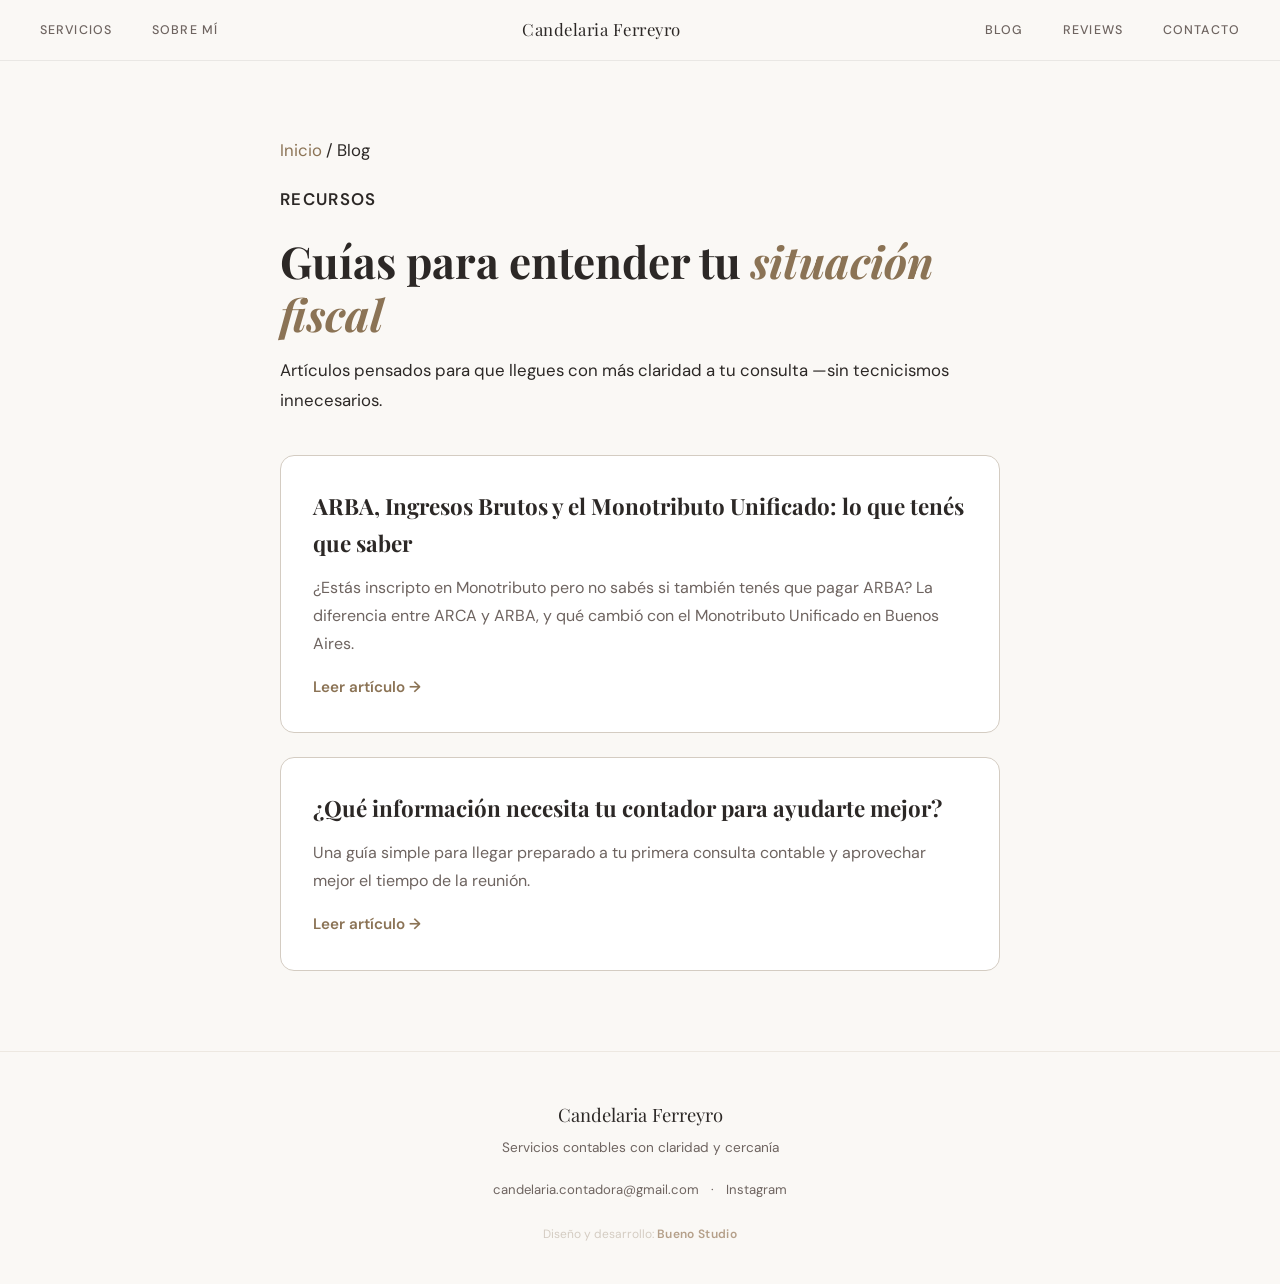
==== blog/index.html @ 4dc3ee0f "Agregar segundo artículo de blog (ARBA) e índice de blog" ====
<!doctype html>
<html lang="es">
  <head>
    <meta charset="UTF-8" />
    <meta name="viewport" content="width=device-width, initial-scale=1.0" />

    <!-- Google tag (gtag.js) - Google Analytics 4 -->
    <script
      async
      src="https://www.googletagmanager.com/gtag/js?id=G-F01WWEG9JT"
    ></script>
    <script>
      window.dataLayer = window.dataLayer || [];
      function gtag() {
        dataLayer.push(arguments);
      }
      gtag("js", new Date());
      gtag("config", "G-F01WWEG9JT");
    </script>

    <!-- SEO -->
    <title>Blog | Candelaria Ferreyro · Contadora Pública</title>
    <meta
      name="description"
      content="Guías claras sobre Monotributo, ARCA, ARBA y temas impositivos para que entiendas tu situación fiscal antes de tu consulta."
    />
    <link rel="canonical" href="https://candelariacontadora.com/blog/" />

    <meta property="og:title" content="Blog | Candelaria Ferreyro · Contadora Pública" />
    <meta
      property="og:description"
      content="Guías claras sobre Monotributo, ARCA, ARBA y temas impositivos."
    />
    <meta property="og:type" content="website" />
    <meta
      property="og:image"
      content="https://candelariacontadora.com/img/optimized/candelaria-hero-1024.webp"
    />
    <meta property="og:url" content="https://candelariacontadora.com/blog/" />

    <!-- Fonts -->
    <link rel="preconnect" href="https://fonts.googleapis.com" />
    <link rel="preconnect" href="https://fonts.gstatic.com" crossorigin />
    <link
      href="https://fonts.googleapis.com/css2?family=Playfair+Display:ital,wght@0,400;0,500;0,600;0,700;1,400&family=DM+Sans:wght@400;500;600;700&display=swap"
      rel="stylesheet"
    />

    <link rel="icon" type="image/png" href="../favicon.png" />
    <link rel="stylesheet" href="../styles.css" />
    <link rel="stylesheet" href="blog.css" />
  </head>
  <body>
    <nav class="nav nav--scrolled" id="nav">
      <div class="nav-inner">
        <div class="nav-links nav-links--left">
          <a href="../index.html#servicios">Servicios</a>
          <a href="../index.html#sobre-mi">Sobre mí</a>
        </div>
        <a href="../index.html#inicio" class="nav-brand"
          >Candelaria Ferreyro</a
        >
        <div class="nav-links nav-links--right">
          <a href="index.html">Blog</a>
          <a href="../index.html#reviews">Reviews</a>
          <a href="../index.html#contacto">Contacto</a>
        </div>
      </div>
    </nav>

    <main class="article">
      <div class="article-inner">
        <p class="article-breadcrumb">
          <a href="../index.html">Inicio</a> <span aria-hidden="true">/</span>
          Blog
        </p>

        <p class="article-eyebrow">Recursos</p>
        <h1 class="article-title">
          Guías para entender tu <em>situación fiscal</em>
        </h1>
        <p class="article-lead">
          Artículos pensados para que llegues con más claridad a tu consulta
          —sin tecnicismos innecesarios.
        </p>

        <div class="blog-index-list">
          <a class="blog-index-item" href="arba-ingresos-brutos-monotributo-unificado.html">
            <h2>ARBA, Ingresos Brutos y el Monotributo Unificado: lo que tenés que saber</h2>
            <p>
              ¿Estás inscripto en Monotributo pero no sabés si también tenés
              que pagar ARBA? La diferencia entre ARCA y ARBA, y qué cambió
              con el Monotributo Unificado en Buenos Aires.
            </p>
            <span class="blog-index-link">Leer artículo →</span>
          </a>

          <a class="blog-index-item" href="que-necesita-tu-contador.html">
            <h2>¿Qué información necesita tu contador para ayudarte mejor?</h2>
            <p>
              Una guía simple para llegar preparado a tu primera consulta
              contable y aprovechar mejor el tiempo de la reunión.
            </p>
            <span class="blog-index-link">Leer artículo →</span>
          </a>
        </div>
      </div>
    </main>

    <footer class="footer">
      <div class="footer-inner">
        <p class="footer-brand">Candelaria Ferreyro</p>
        <p class="footer-tagline">
          Servicios contables con claridad y cercanía
        </p>
        <div class="footer-links">
          <a href="mailto:candelaria.contadora@gmail.com"
            >candelaria.contadora@gmail.com</a
          >
          <span aria-hidden="true">·</span>
          <a
            href="https://instagram.com/TU_USUARIO_IG"
            target="_blank"
            rel="noopener"
            >Instagram</a
          >
        </div>
        <p class="footer-credit">
          Diseño y desarrollo:
          <a
            href="https://bueno-studio.netlify.app/"
            target="_blank"
            rel="noopener"
            class="footer-studio-link"
            aria-label="Bueno Studio — portfolio"
            >Bueno Studio</a
          >
        </p>
      </div>
    </footer>
  </body>
</html>
---- styles.css ----
/* ================================
   DESIGN TOKENS
================================ */
:root {
  --cream: #faf8f5;
  --beige: #ede8e1;
  --sand: #b5a08a;
  --sand-dark: #8b7355;
  --dark: #2c2826;
  --muted: #6e6460;
  --light: #d4ccc2;
  --white: #ffffff;
  --wa: #25d366;
  --wa-dark: #1da851;

  --font-serif: "Playfair Display", Georgia, serif;
  --font-sans: "DM Sans", system-ui, -apple-system, sans-serif;

  --radius: 14px;
  --shadow: 0 6px 24px rgba(44, 40, 38, 0.07);
  --shadow-hover: 0 14px 40px rgba(44, 40, 38, 0.13);

  --max-w: 1200px;
  --section-py: 5.5rem;
}

/* ================================
   RESET
================================ */
*,
*::before,
*::after {
  box-sizing: border-box;
  margin: 0;
  padding: 0;
}

html {
  scroll-behavior: smooth;
}

body {
  font-family: var(--font-sans);
  background-color: var(--cream);
  color: var(--dark);
  line-height: 1.65;
  -webkit-font-smoothing: antialiased;
}

img {
  display: block;
  max-width: 100%;
  height: auto;
}

a {
  color: inherit;
  text-decoration: none;
}

/* ================================
   SHARED UTILITIES
================================ */
.section-wrap {
  max-width: var(--max-w);
  margin: 0 auto;
}

.eyebrow {
  font-size: 0.75rem;
  font-weight: 600;
  letter-spacing: 0.14em;
  text-transform: uppercase;
  color: var(--sand);
  margin-bottom: 0.75rem;
}

.section-header {
  text-align: center;
  margin-bottom: 3.5rem;
}

.section-title {
  font-family: var(--font-serif);
  font-size: clamp(1.9rem, 3vw, 2.6rem);
  font-weight: 400;
  color: var(--dark);
  line-height: 1.2;
}

.section-subtitle {
  margin-top: 1rem;
  color: var(--muted);
  font-size: 1rem;
  max-width: 52ch;
  margin-left: auto;
  margin-right: auto;
}

/* ================================
   BUTTONS
================================ */
.btn {
  display: inline-flex;
  align-items: center;
  gap: 10px;
  padding: 0.85rem 1.75rem;
  border-radius: 50px;
  font-size: 0.9rem;
  font-weight: 600;
  letter-spacing: 0.02em;
  transition: all 0.22s ease;
  cursor: pointer;
  white-space: nowrap;
}

.btn-icon {
  width: 20px;
  height: 20px;
  flex-shrink: 0;
}

.btn--wa {
  background-color: var(--wa);
  color: #fff;
}
.btn--wa:hover {
  background-color: var(--wa-dark);
  transform: translateY(-2px);
  box-shadow: 0 8px 22px rgba(37, 211, 102, 0.35);
}

.btn--outline {
  border: 1.5px solid var(--sand);
  color: var(--sand-dark);
  background: transparent;
}
.btn--outline:hover {
  background-color: var(--sand);
  color: var(--white);
  transform: translateY(-2px);
}

.btn--outline-dark {
  border: 1.5px solid var(--dark);
  color: var(--dark);
  background: transparent;
}
.btn--outline-dark:hover {
  background-color: var(--dark);
  color: var(--cream);
  transform: translateY(-2px);
}

/* ================================
   NAV
================================ */
.nav {
  position: fixed;
  top: 0;
  left: 0;
  right: 0;
  z-index: 100;
  padding: 1.5rem 2rem;
  transition: background 0.3s ease, padding 0.3s ease, box-shadow 0.3s ease;
}

.nav--scrolled {
  background: rgba(250, 248, 245, 0.94);
  backdrop-filter: blur(10px);
  -webkit-backdrop-filter: blur(10px);
  padding: 1rem 2rem;
  box-shadow: 0 1px 0 rgba(44, 40, 38, 0.08);
}

.nav-inner {
  max-width: var(--max-w);
  margin: 0 auto;
  display: flex;
  align-items: center;
  justify-content: space-between;
  gap: 2rem;
}

.nav-links {
  display: flex;
  gap: 2.5rem;
  font-size: 0.78rem;
  font-weight: 500;
  letter-spacing: 0.09em;
  text-transform: uppercase;
  color: var(--muted);
}

.nav-links a {
  transition: color 0.2s;
}
.nav-links a:hover {
  color: var(--dark);
}

.nav-brand {
  font-family: var(--font-serif);
  font-size: 1.05rem;
  font-weight: 400;
  letter-spacing: 0.03em;
  color: var(--dark);
  white-space: nowrap;
  flex-shrink: 0;
}

/* ================================
   HERO
================================ */
.hero {
  min-height: 100vh;
  display: flex;
  align-items: center;
  background-color: var(--cream);
}

.hero-inner {
  max-width: var(--max-w);
  margin: 0 auto;
  padding: 7rem 2rem 4rem;
  display: grid;
  grid-template-columns: 1fr 1fr;
  gap: 5rem;
  align-items: center;
}

.hero-image {
  position: relative;
}

.hero-image img {
  width: 100%;
  height: 72vh;
  object-fit: cover;
  border-radius: var(--radius);
}

/* Editorial decorative frame */
.hero-image::before {
  content: "";
  position: absolute;
  inset: -1.5rem 1.5rem 1.5rem -1.5rem;
  border: 1px solid var(--light);
  border-radius: var(--radius);
  z-index: -1;
  pointer-events: none;
}

.hero-content {
  display: flex;
  flex-direction: column;
  gap: 0;
}

.hero-content .eyebrow {
  margin-bottom: 1rem;
}

.hero-title {
  font-family: var(--font-serif);
  font-size: clamp(2rem, 3.2vw, 3rem);
  font-weight: 400;
  line-height: 1.22;
  color: var(--dark);
  margin-bottom: 1.5rem;
}

.hero-title em {
  font-style: italic;
  color: var(--sand-dark);
}

.hero-body {
  font-size: 1.05rem;
  color: var(--muted);
  margin-bottom: 2.5rem;
  max-width: 38ch;
  line-height: 1.7;
}

.hero-ctas {
  display: flex;
  flex-wrap: wrap;
  gap: 1rem;
}

/* ================================
   TRUST BAR
================================ */
.trust-bar {
  background-color: var(--dark);
  color: var(--light);
  padding: 1rem 2rem;
  display: flex;
  justify-content: center;
  align-items: center;
  flex-wrap: wrap;
  gap: 0.6rem 1.5rem;
  font-size: 0.72rem;
  letter-spacing: 0.1em;
  text-transform: uppercase;
}

.trust-dot {
  color: var(--sand);
  opacity: 0.6;
}

/* ================================
   SERVICES SECTION
================================ */
.services-section {
  padding: var(--section-py) 2rem;
}

.services-grid {
  display: grid;
  grid-template-columns: repeat(3, 1fr);
  gap: 1.5rem;
}

/* Cards with image */
.service-card {
  background: var(--white);
  border-radius: var(--radius);
  overflow: hidden;
  box-shadow: var(--shadow);
  transition: transform 0.25s ease, box-shadow 0.25s ease;
  display: flex;
  flex-direction: column;
}

.service-card:hover {
  transform: translateY(-5px);
  box-shadow: var(--shadow-hover);
}

.card-img {
  aspect-ratio: 3 / 4;
  overflow: hidden;
  max-height: 260px;
}

.card-img img {
  width: 100%;
  height: 100%;
  object-fit: cover;
  transition: transform 0.45s ease;
}

.service-card:hover .card-img img {
  transform: scale(1.05);
}

.card-body {
  padding: 1.5rem 1.5rem 1.75rem;
  display: flex;
  flex-direction: column;
  flex: 1;
  gap: 0.6rem;
}

.card-body h3 {
  font-family: var(--font-serif);
  font-size: 1.05rem;
  font-weight: 700;
  color: var(--dark);
  line-height: 1.3;
}

.card-body > p {
  font-size: 0.88rem;
  color: var(--muted);
}

.card-body ul {
  list-style: none;
  flex: 1;
  margin-top: 0.25rem;
}

.card-body ul li {
  font-size: 0.85rem;
  color: #4b4541;
  padding: 0.35rem 0 0.35rem 1.2rem;
  position: relative;
  border-bottom: 1px solid var(--beige);
}

.card-body ul li:last-child {
  border-bottom: none;
}

.card-body ul li::before {
  content: "—";
  position: absolute;
  left: 0;
  color: var(--sand);
  font-size: 0.75rem;
  line-height: 1.8;
}

.card-cta {
  margin-top: 1rem;
  font-size: 0.82rem;
  font-weight: 600;
  color: var(--sand-dark);
  letter-spacing: 0.04em;
  transition: color 0.2s, letter-spacing 0.2s;
  align-self: flex-start;
}

.card-cta:hover {
  color: var(--dark);
  letter-spacing: 0.09em;
}

/* Flat service cards (no image) */
.service-card--flat {
  padding: 2rem 2rem 1.75rem;
}

.card-icon {
  font-size: 2rem;
  margin-bottom: 0.5rem;
  display: block;
}

.service-card--flat h3 {
  font-family: var(--font-serif);
  font-size: 1.05rem;
  font-weight: 700;
  color: var(--dark);
  margin-bottom: 0.5rem;
}

.service-card--flat > p {
  font-size: 0.88rem;
  color: var(--muted);
  flex: 1;
  line-height: 1.6;
}

/* Last flat card spans full width on a 3-col grid */
.service-card--wide {
  grid-column: 1 / -1;
  flex-direction: row;
  align-items: center;
  gap: 2rem;
}

.service-card--wide .card-icon {
  font-size: 2.5rem;
  margin-bottom: 0;
  flex-shrink: 0;
}

.service-card--wide h3 {
  margin-bottom: 0.4rem;
}

/* ================================
   ABOUT SECTION
================================ */
.about-section {
  background-color: var(--beige);
  padding: var(--section-py) 2rem;
}

.about-inner {
  max-width: var(--max-w);
  margin: 0 auto;
  display: grid;
  grid-template-columns: 1fr 1fr;
  gap: 5rem;
  align-items: center;
}

.about-image img {
  width: 100%;
  border-radius: var(--radius);
  object-fit: cover;
}

.about-content {
  display: flex;
  flex-direction: column;
  gap: 1.25rem;
}

.about-content h2 {
  font-family: var(--font-serif);
  font-size: clamp(2rem, 3vw, 2.8rem);
  font-weight: 400;
  line-height: 1.2;
}

.about-content h2 em {
  font-style: italic;
  color: var(--sand-dark);
}

.about-content p {
  color: var(--muted);
  font-size: 1rem;
  line-height: 1.7;
}

/* ================================
   REVIEWS SECTION
================================ */
.reviews-section {
  padding: var(--section-py) 2rem;
}

.reviews-grid {
  display: grid;
  grid-template-columns: repeat(2, 1fr);
  gap: 2rem;
}

.review {
  background: var(--white);
  border-radius: var(--radius);
  padding: 2.5rem 2rem 2rem;
  border-left: 3px solid var(--sand);
  box-shadow: var(--shadow);
}

.review p {
  font-family: var(--font-serif);
  font-style: italic;
  font-size: 1.2rem;
  color: var(--dark);
  margin-bottom: 1.25rem;
  line-height: 1.55;
}

.review cite {
  font-size: 0.75rem;
  font-style: normal;
  letter-spacing: 0.1em;
  text-transform: uppercase;
  color: var(--sand);
  font-weight: 500;
}

/* ================================
   CONTACT SECTION
================================ */
.contact-section {
  background-color: var(--dark);
  padding: var(--section-py) 2rem;
}

.contact-section .eyebrow {
  color: var(--sand);
}

.contact-section .section-title {
  color: var(--white);
}

.contact-section .section-subtitle {
  color: rgba(212, 204, 194, 0.8);
}

.contact-channels {
  max-width: 680px;
  margin: 0 auto;
  display: flex;
  flex-direction: column;
  gap: 1rem;
}

.channel {
  display: flex;
  align-items: center;
  gap: 1.25rem;
  padding: 1.25rem 1.75rem;
  border-radius: var(--radius);
  background: rgba(255, 255, 255, 0.05);
  border: 1px solid rgba(255, 255, 255, 0.09);
  color: var(--white);
  cursor: pointer;
  transition: background 0.22s ease, transform 0.22s ease;
}

.channel:hover {
  background: rgba(255, 255, 255, 0.1);
  transform: translateX(6px);
}

.channel-icon {
  width: 50px;
  height: 50px;
  border-radius: 50%;
  display: flex;
  align-items: center;
  justify-content: center;
  flex-shrink: 0;
}

.channel-icon svg {
  width: 22px;
  height: 22px;
}

.channel--wa .channel-icon {
  background: rgba(37, 211, 102, 0.18);
  color: var(--wa);
}

.channel--email .channel-icon {
  background: rgba(181, 160, 138, 0.2);
  color: var(--sand);
}

.channel--calendly .channel-icon {
  background: rgba(255, 255, 255, 0.1);
  color: var(--light);
}

.channel-text {
  flex: 1;
  display: flex;
  flex-direction: column;
  gap: 0.2rem;
}

.channel-text strong {
  font-size: 0.95rem;
  font-weight: 600;
}

.channel-text span {
  font-size: 0.82rem;
  color: rgba(255, 255, 255, 0.55);
}

.channel-arrow {
  font-size: 1.1rem;
  color: rgba(255, 255, 255, 0.35);
  transition: color 0.2s, transform 0.2s;
}

.channel:hover .channel-arrow {
  color: rgba(255, 255, 255, 0.85);
  transform: translateX(4px);
}

/* ================================
   FLOATING WHATSAPP BUTTON
================================ */
.fab-wa {
  position: fixed;
  bottom: 2rem;
  right: 2rem;
  width: 58px;
  height: 58px;
  background: var(--wa);
  color: white;
  border-radius: 50%;
  display: flex;
  align-items: center;
  justify-content: center;
  box-shadow: 0 4px 18px rgba(37, 211, 102, 0.5);
  z-index: 200;
  transition: transform 0.2s ease, box-shadow 0.2s ease;
}

.fab-wa:hover {
  transform: scale(1.1);
  box-shadow: 0 8px 28px rgba(37, 211, 102, 0.65);
}

.fab-wa svg {
  width: 28px;
  height: 28px;
}

/* ================================
   FOOTER
================================ */
.footer {
  background: var(--cream);
  border-top: 1px solid var(--beige);
  padding: 3rem 2rem 2.5rem;
  text-align: center;
}

.footer-inner {
  max-width: var(--max-w);
  margin: 0 auto;
}

.footer-brand {
  font-family: var(--font-serif);
  font-size: 1.15rem;
  font-weight: 400;
  color: var(--dark);
  margin-bottom: 0.4rem;
}

.footer-tagline {
  font-size: 0.85rem;
  color: var(--muted);
  margin-bottom: 1.25rem;
}

.footer-links {
  display: flex;
  justify-content: center;
  align-items: center;
  gap: 0.75rem;
  font-size: 0.82rem;
  color: var(--muted);
  margin-bottom: 1.5rem;
  flex-wrap: wrap;
}

.footer-links a {
  transition: color 0.2s;
}

.footer-links a:hover {
  color: var(--sand-dark);
}

.footer-credit {
  font-size: 0.75rem;
  color: var(--light);
}

.footer-studio-link {
  font-weight: 600;
  color: var(--sand);
  letter-spacing: 0.03em;
  transition: color 0.2s;
}

.footer-studio-link:hover {
  color: var(--sand-dark);
}

/* ================================
   RESPONSIVE — 1024px
================================ */
@media (max-width: 1024px) {
  .services-grid {
    grid-template-columns: repeat(2, 1fr);
  }

  .service-card--wide {
    grid-column: span 1;
    flex-direction: column;
    align-items: flex-start;
  }

  .hero-inner {
    gap: 3.5rem;
  }
}

/* ================================
   RESPONSIVE — 768px
================================ */
@media (max-width: 768px) {
  .nav-links {
    display: none;
  }

  .nav-brand {
    font-size: 0.95rem;
  }

  .hero-inner {
    grid-template-columns: 1fr;
    padding: 7rem 1.5rem 3.5rem;
    gap: 2.5rem;
  }

  .hero-image img {
    height: 60vw;
  }

  .hero-image::before {
    display: none;
  }

  .hero-body {
    max-width: 100%;
  }

  .trust-bar {
    display: none;
  }

  .services-section,
  .about-section,
  .reviews-section,
  .contact-section {
    padding: 3.5rem 1.5rem;
  }

  .services-grid {
    grid-template-columns: 1fr;
  }

  .card-img {
    aspect-ratio: unset;
    width: 100%;
    height: 220px;
    max-height: none;
  }

  .service-card--wide {
    grid-column: 1;
  }

  .about-inner {
    grid-template-columns: 1fr;
    gap: 2.5rem;
  }

  .reviews-grid {
    grid-template-columns: 1fr;
  }

  .fab-wa {
    bottom: 1.25rem;
    right: 1.25rem;
    width: 52px;
    height: 52px;
  }
}
---- blog/blog.css ----
/* ================================
   BLOG ARTICLE STYLES
   Reutiliza variables definidas en ../styles.css
================================ */

.article {
  padding: 8.5rem 1.5rem 5rem;
  background-color: var(--cream);
}

.article-inner {
  max-width: 720px;
  margin: 0 auto;
}

.article-breadcrumb {
  font-size: 0.9rem;
  color: var(--muted);
  margin-bottom: 1.5rem;
}

.article-breadcrumb a {
  color: var(--sand-dark);
  text-decoration: none;
}

.article-breadcrumb a:hover {
  text-decoration: underline;
}

.article-eyebrow {
  font-size: 0.85rem;
  letter-spacing: 0.08em;
  text-transform: uppercase;
  color: var(--sand-dark);
  font-weight: 600;
  margin-bottom: 0.75rem;
}

.article-title {
  font-family: var(--font-serif);
  font-size: clamp(1.9rem, 4vw, 2.75rem);
  line-height: 1.2;
  color: var(--dark);
  margin-bottom: 1rem;
}

.article-title em {
  font-style: italic;
  color: var(--sand-dark);
}

.article-meta {
  font-size: 0.95rem;
  color: var(--muted);
  margin-bottom: 2.5rem;
  padding-bottom: 2rem;
  border-bottom: 1px solid var(--light);
}

.article-lead {
  font-size: 1.15rem;
  line-height: 1.75;
  color: var(--dark);
  margin-bottom: 1.5rem;
}

.article h2 {
  font-family: var(--font-serif);
  font-size: clamp(1.4rem, 3vw, 1.75rem);
  color: var(--dark);
  margin-top: 2.75rem;
  margin-bottom: 1rem;
}

.article p {
  font-size: 1.05rem;
  line-height: 1.75;
  color: var(--dark);
  margin-bottom: 1.25rem;
}

.article ul {
  margin: 0 0 1.5rem 0;
  padding-left: 1.25rem;
}

.article ul li {
  font-size: 1.05rem;
  line-height: 1.7;
  color: var(--dark);
  margin-bottom: 0.85rem;
  padding-left: 0.25rem;
}

.article ul li strong {
  color: var(--sand-dark);
}

.article-callout {
  background-color: var(--beige);
  border-left: 4px solid var(--sand);
  border-radius: var(--radius);
  padding: 1.5rem 1.75rem;
  margin: 2rem 0;
}

.article-callout p {
  margin-bottom: 0;
  font-size: 1rem;
}

.article-cta {
  margin-top: 3rem;
  padding-top: 2.5rem;
  border-top: 1px solid var(--light);
  text-align: center;
}

.article-cta-label {
  font-size: 1rem;
  color: var(--muted);
  margin-bottom: 1.25rem;
}

.article-cta-buttons {
  display: flex;
  flex-wrap: wrap;
  justify-content: center;
  gap: 1rem;
}

@media (max-width: 640px) {
  .article {
    padding: 7rem 1.25rem 3.5rem;
  }
}

/* ================================
   BLOG INDEX LIST
================================ */

.blog-index-list {
  display: flex;
  flex-direction: column;
  gap: 1.5rem;
  margin-top: 2.5rem;
}

.blog-index-item {
  display: block;
  background-color: var(--white);
  border: 1px solid var(--light);
  border-radius: var(--radius);
  padding: 2rem;
  text-decoration: none;
  transition: box-shadow 0.25s ease, transform 0.25s ease;
}

.blog-index-item:hover {
  box-shadow: var(--shadow-hover);
  transform: translateY(-2px);
}

.blog-index-item h2 {
  font-family: var(--font-serif);
  font-size: 1.4rem;
  color: var(--dark);
  margin: 0 0 0.75rem;
}

.blog-index-item p {
  font-size: 1rem;
  color: var(--muted);
  margin-bottom: 1rem;
}

.blog-index-link {
  font-weight: 600;
  color: var(--sand-dark);
  font-size: 0.95rem;
}
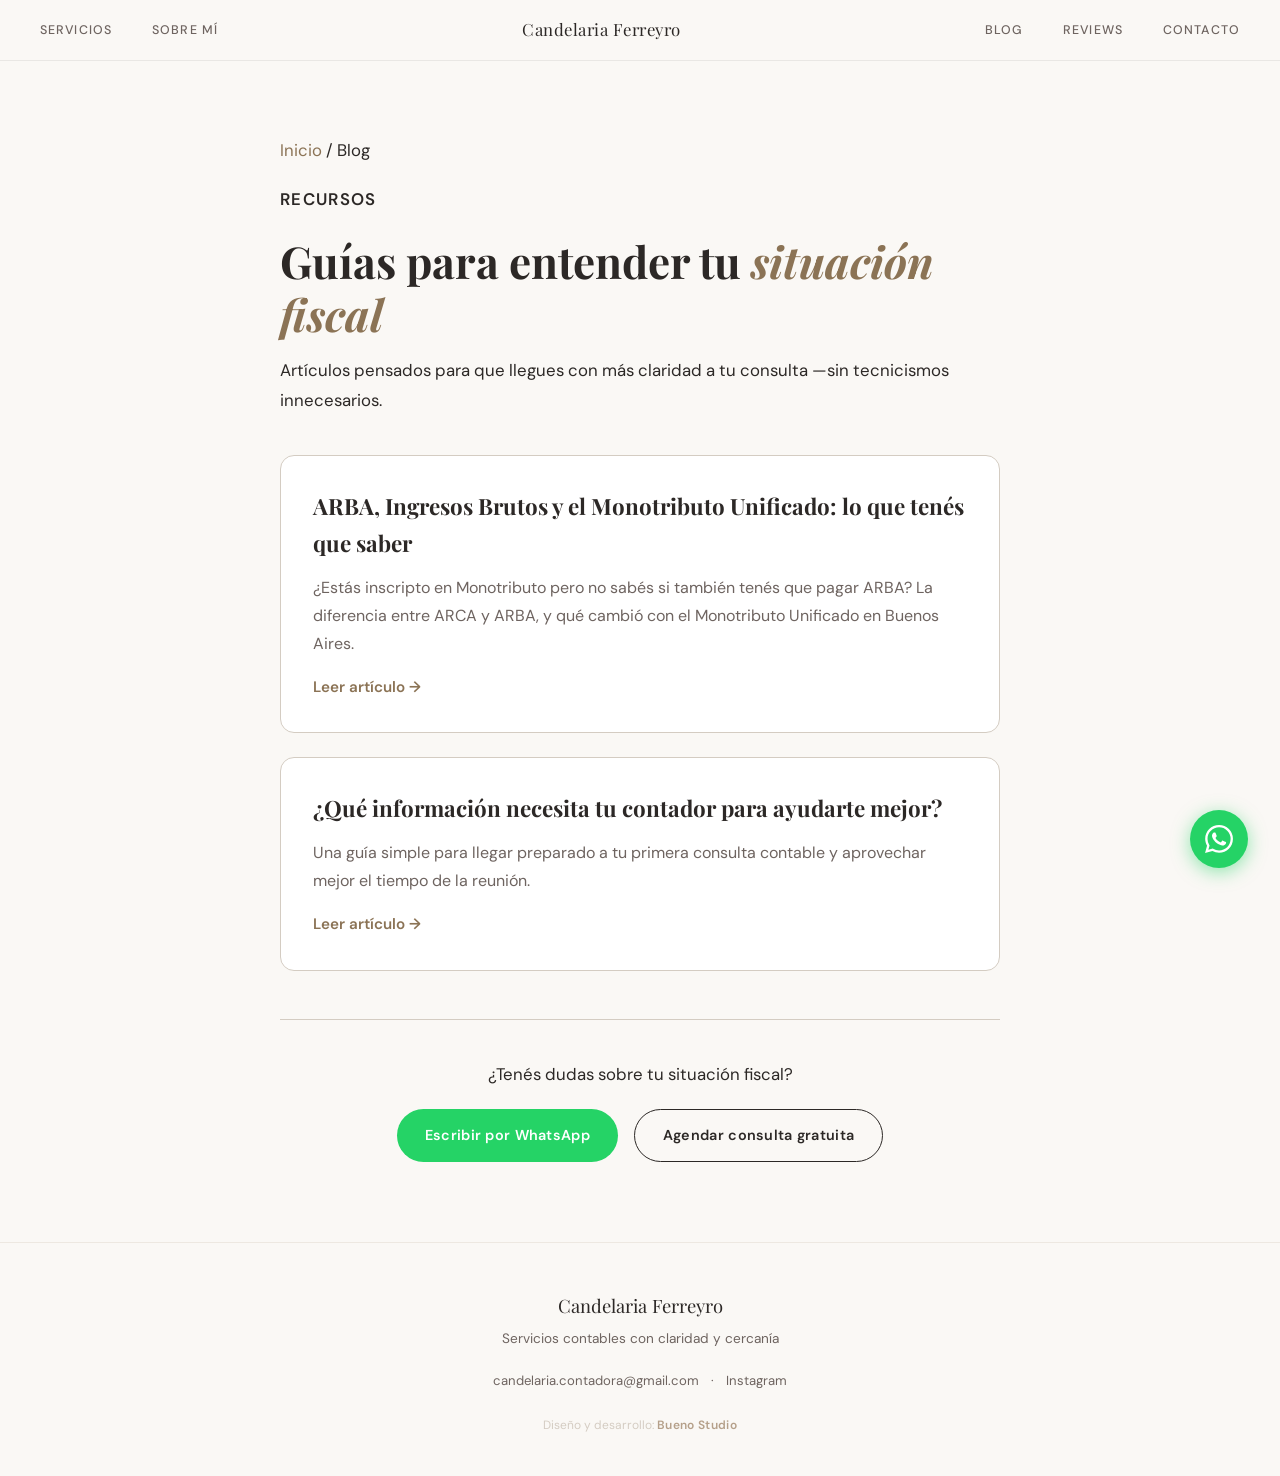
==== commit e13238d0: "Agregar botón flotante de WhatsApp y CTA de contacto en páginas de blog El botón flotante (.fab-wa) " ====
--- a/blog/index.html
+++ b/blog/index.html
@@ -65,6 +65,24 @@
           <a href="../index.html#reviews">Reviews</a>
           <a href="../index.html#contacto">Contacto</a>
         </div>
+        <button
+          class="nav-toggle"
+          id="navToggle"
+          aria-label="Abrir menú"
+          aria-expanded="false"
+          aria-controls="navMobileMenu"
+        >
+          <span class="nav-toggle-bar"></span>
+          <span class="nav-toggle-bar"></span>
+          <span class="nav-toggle-bar"></span>
+        </button>
+      </div>
+      <div class="nav-mobile-menu" id="navMobileMenu">
+        <a href="../index.html#servicios">Servicios</a>
+        <a href="../index.html#sobre-mi">Sobre mí</a>
+        <a href="index.html">Blog</a>
+        <a href="../index.html#reviews">Reviews</a>
+        <a href="../index.html#contacto">Contacto</a>
       </div>
     </nav>
 
@@ -104,8 +122,46 @@
             <span class="blog-index-link">Leer artículo →</span>
           </a>
         </div>
+
+        <div class="article-cta">
+          <p class="article-cta-label">¿Tenés dudas sobre tu situación fiscal?</p>
+          <div class="article-cta-buttons">
+            <a
+              class="btn btn--wa"
+              href="https://wa.me/5491168771067?text=Hola%20Candelaria%2C%20te%20contacto%20desde%20tu%20sitio%20web%20para%20consultar%20sobre%20tus%20servicios%20contables."
+              target="_blank"
+              rel="noopener"
+              onclick="gtag('event', 'click_whatsapp', { section: 'blog_index' });"
+            >
+              Escribir por WhatsApp
+            </a>
+            <a
+              class="btn btn--outline-dark"
+              href=""
+              onclick="
+                gtag('event', 'click_calendly', { section: 'blog_index' });
+                Calendly.initPopupWidget({
+                  url: 'https://calendly.com/candelaria-contadora/30min',
+                });
+                return false;
+              "
+            >
+              Agendar consulta gratuita
+            </a>
+          </div>
+        </div>
       </div>
     </main>
+
+    <!-- Calendly widget assets -->
+    <link
+      href="https://assets.calendly.com/assets/external/widget.css"
+      rel="stylesheet"
+    />
+    <script
+      src="https://assets.calendly.com/assets/external/widget.js"
+      async
+    ></script>
 
     <footer class="footer">
       <div class="footer-inner">
@@ -138,5 +194,23 @@
         </p>
       </div>
     </footer>
+
+    <!-- BOTÓN FLOTANTE WHATSAPP -->
+    <a
+      class="fab-wa"
+      href="https://wa.me/5491168771067?text=Hola%20Candelaria%2C%20te%20contacto%20desde%20tu%20sitio%20web%20para%20consultar%20sobre%20tus%20servicios%20contables."
+      target="_blank"
+      rel="noopener"
+      aria-label="Contactar por WhatsApp"
+      onclick="gtag('event', 'click_whatsapp', { section: 'blog_index' });"
+    >
+      <svg viewBox="0 0 24 24" fill="currentColor" aria-hidden="true">
+        <path
+          d="M17.472 14.382c-.297-.149-1.758-.867-2.03-.967-.273-.099-.471-.148-.67.15-.197.297-.767.966-.94 1.164-.173.199-.347.223-.644.075-.297-.15-1.255-.463-2.39-1.475-.883-.788-1.48-1.761-1.653-2.059-.173-.297-.018-.458.13-.606.134-.133.298-.347.446-.52.149-.174.198-.298.298-.497.099-.198.05-.371-.025-.52-.075-.149-.669-1.612-.916-2.207-.242-.579-.487-.5-.669-.51-.173-.008-.371-.01-.57-.01-.198 0-.52.074-.792.372-.272.297-1.04 1.016-1.04 2.479 0 1.462 1.065 2.875 1.213 3.074.149.198 2.096 3.2 5.077 4.487.709.306 1.262.489 1.694.625.712.227 1.36.195 1.871.118.571-.085 1.758-.719 2.006-1.413.248-.694.248-1.289.173-1.413-.074-.124-.272-.198-.57-.347m-5.421 7.403h-.004a9.87 9.87 0 01-5.031-1.378l-.361-.214-3.741.982.998-3.648-.235-.374a9.86 9.86 0 01-1.51-5.26c.001-5.45 4.436-9.884 9.888-9.884 2.64 0 5.122 1.03 6.988 2.898a9.825 9.825 0 012.893 6.994c-.003 5.45-4.437 9.884-9.885 9.884m8.413-18.297A11.815 11.815 0 0012.05 0C5.495 0 .16 5.335.157 11.892c0 2.096.547 4.142 1.588 5.945L.057 24l6.305-1.654a11.882 11.882 0 005.683 1.448h.005c6.554 0 11.89-5.335 11.893-11.893a11.821 11.821 0 00-3.48-8.413z"
+        />
+      </svg>
+    </a>
+
+    <script src="../nav.js"></script>
   </body>
 </html>
--- a/styles.css
+++ b/styles.css
@@ -209,6 +209,72 @@
   flex-shrink: 0;
 }
 
+.nav-toggle {
+  display: none;
+  flex-direction: column;
+  justify-content: center;
+  gap: 5px;
+  width: 28px;
+  height: 22px;
+  background: none;
+  border: none;
+  padding: 0;
+  cursor: pointer;
+  flex-shrink: 0;
+}
+
+.nav-toggle-bar {
+  display: block;
+  width: 100%;
+  height: 2px;
+  background-color: var(--dark);
+  border-radius: 2px;
+  transition: transform 0.3s ease, opacity 0.3s ease;
+}
+
+.nav-toggle[aria-expanded="true"] .nav-toggle-bar:nth-child(1) {
+  transform: translateY(7px) rotate(45deg);
+}
+
+.nav-toggle[aria-expanded="true"] .nav-toggle-bar:nth-child(2) {
+  opacity: 0;
+}
+
+.nav-toggle[aria-expanded="true"] .nav-toggle-bar:nth-child(3) {
+  transform: translateY(-7px) rotate(-45deg);
+}
+
+.nav-mobile-menu {
+  display: none;
+  flex-direction: column;
+  position: absolute;
+  top: 100%;
+  left: 0;
+  right: 0;
+  background: var(--cream);
+  border-top: 1px solid var(--beige);
+  box-shadow: var(--shadow);
+}
+
+.nav-mobile-menu a {
+  padding: 1.1rem 2rem;
+  font-family: var(--font-sans);
+  font-size: 0.95rem;
+  font-weight: 500;
+  letter-spacing: 0.05em;
+  text-transform: uppercase;
+  color: var(--dark);
+  border-bottom: 1px solid var(--beige);
+}
+
+.nav-mobile-menu a:last-child {
+  border-bottom: none;
+}
+
+.nav-mobile-menu.is-open {
+  display: flex;
+}
+
 /* ================================
    HERO
 ================================ */
@@ -775,6 +841,10 @@
     display: none;
   }
 
+  .nav-toggle {
+    display: flex;
+  }
+
   .nav-brand {
     font-size: 0.95rem;
   }
